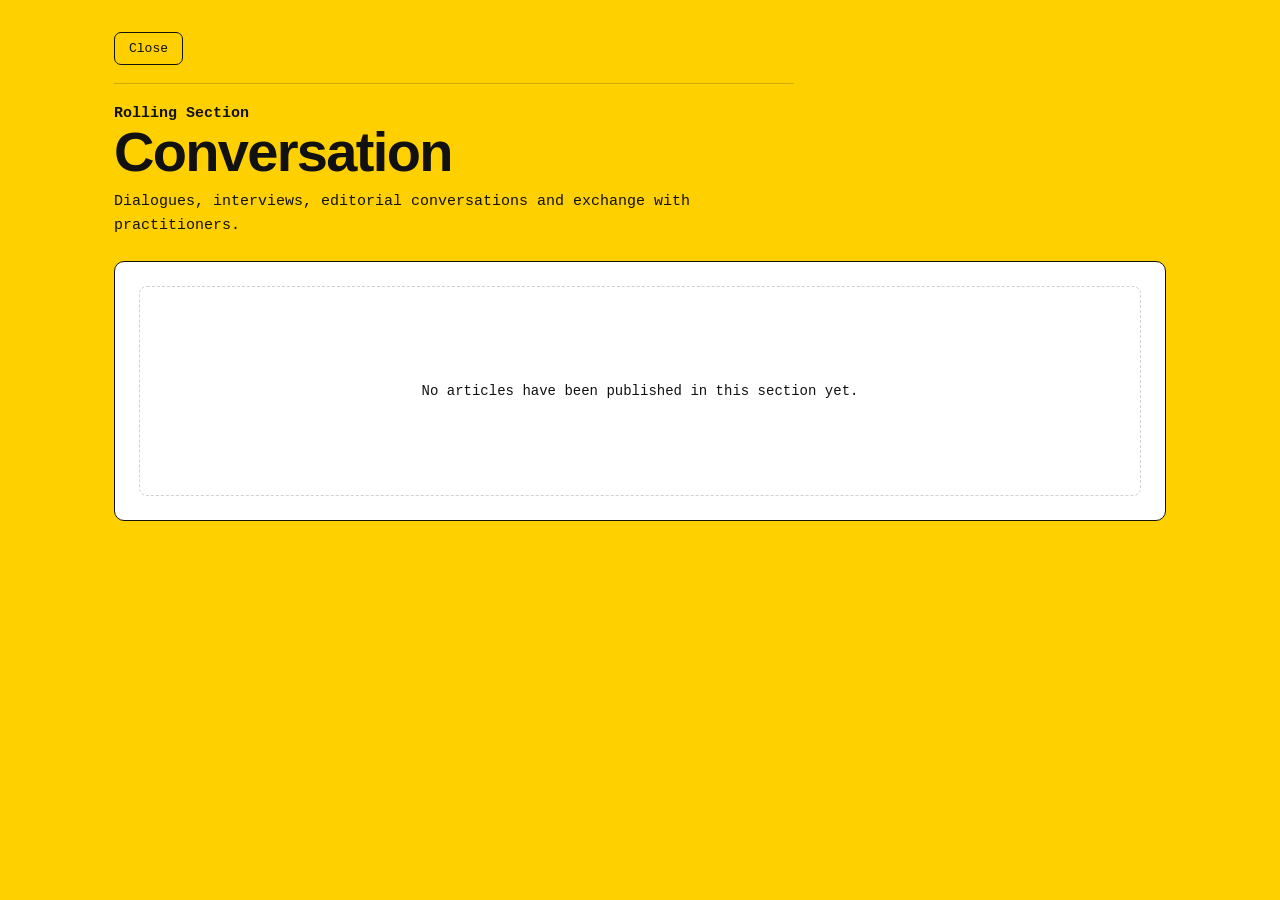
==== conversation.html @ 5402908f "Upload new journal website" ====
<!doctype html>
<html lang="en">
<head>
  <meta charset="utf-8">
  <title>Conversation | Everyday Life</title>
  <meta name="viewport" content="width=device-width, initial-scale=1">
  <link rel="stylesheet" href="assets/style.css">
</head>

<body class="listing-body">

  <main class="listing-page">
    <div class="listing-back">
      <a href="index.html">Close</a>
    </div>

    <header class="listing-header">
      <p class="listing-label">Rolling Section</p>
      <h1>Conversation</h1>
      <p>
        Dialogues, interviews, editorial conversations and exchange with practitioners.
      </p>
    </header>

    <section class="listing-section">
      <div class="listing-empty">
        <p>No articles have been published in this section yet.</p>
      </div>
    </section>
  </main>

</body>
</html>
---- assets/style.css ----
:root {
  --yellow: #ffd000;
  --black: #111111;
  --white: #ffffff;
  --line: rgba(0, 0, 0, 0.18);
  --radius: 12px;
}

/* 全局盒模型，保证 padding 不会额外撑大元素 */
* {
  box-sizing: border-box;
}

html {
  scroll-behavior: smooth;
}

body {
  margin: 0;
  color: var(--black);
  background: var(--yellow);
  font-family: Arial, Helvetica, sans-serif;
}

/* 所有链接的默认样式和 hover 透明效果 */
a {
  color: var(--black);
  transition: opacity 0.2s ease, background-color 0.2s ease;
}

a:hover {
  opacity: 0.55;
}

/* =========================================================
   主页整体背景
   - 控制整屏背景图
   - min-width / min-height 用来保持桌面版固定构图
   ========================================================= */

.homepage {
  position: relative;
  width: 100vw;
  height: 100vh;
  min-width: 1280px;
  min-height: 720px;
  overflow: hidden;
  background-image: url("images/homepage-bg.jpg");
  background-size: cover;
  background-position: center center;
  background-repeat: no-repeat;
}

/* =========================================================
   左侧黄色主卡片
   - width 控制黄色卡片宽度
   - height 控制黄色卡片高度
   - padding 控制内部文字和边缘距离
   - display:flex + margin-top:auto 让底部按钮固定靠下
   ========================================================= */

.home-card {
  position: absolute;
  left: 32px;
  top: 32px;
  width: 570px;
  height: 760px;
  padding: 24px 24px 26px;
  background: var(--yellow);
  border: none;
  outline: none;
  box-shadow: none;
  border-radius: var(--radius);

  display: flex;
  flex-direction: column;
}

/* =========================================================
   顶部品牌标题区域
   - brand-block 控制标题区底部留白和分割线
   ========================================================= */

.brand-block {
  padding-bottom: 38px;
  border-bottom: 1px solid var(--line);
}

/* “Everyday Life” 大标题
   - font-size 控制大小
   - letter-spacing 控制字距
   - scaleX 控制横向压缩/拉伸
   - white-space: nowrap 保证不换行
*/
.brand-block h1 {
  margin: 0;
  font-size: 85px;
  line-height: 0.9;
  letter-spacing: -0.05em;
  font-weight: 900;
  white-space: nowrap;
  display: inline-block;
  transform: scaleX(0.9); /* 横向宽度：越小越窄，例如 0.88；越大越宽，例如 0.95 */
  transform-origin: left top;
}

/* 副标题：International Journal...
   - font-size 控制大小
   - line-height 控制行距
   - letter-spacing 控制字距
*/
.brand-block p {
  margin: 18px 0 0;
  max-width: 520px;
  font-size: 22px;
  line-height: 1.15;
  letter-spacing: -0.05em;
  font-style: italic;
  font-weight: 800;
}

/* =========================================================
   Current Issue / 主入口区域
   ========================================================= */

.feature-block {
  padding: 16px 0 18px;
  border-bottom: 1px solid var(--line);
}

.feature-block a {
  color: var(--black);
  text-decoration: none;
}

/* 小标签：Current Issue */
.small-label {
  margin: 0 0 8px;
  font-family: "Courier New", Courier, monospace;
  font-size: 14px;
}

/* 当前 Issue 主标题
   - font-size 控制标题大小
   - letter-spacing 控制标题字距
   - font-weight 700 + text-shadow 是为了避免 800 太粗、799 太细
*/
.feature-block h2 {
  margin: 0;
  max-width: 540px;
  font-size: 30px;
  line-height: 1.04;
  letter-spacing: 0.03em;
  font-weight: 700;
  text-shadow:
    0.35px 0 0 var(--black),
    -0.35px 0 0 var(--black);
}

/* Issue 日期 / 卷期信息 */
.mono {
  margin: 20px 0 0;
  font-family: "Courier New", Courier, monospace;
  font-size: 14px;
  line-height: 1.6;
}

/* =========================================================
   Field Notes / Conversation 栏目入口
   ========================================================= */

.news-block {
  border-bottom: 1px solid var(--line);
}

/* 每一个栏目行
   - padding 控制上下留白
   - line-height 控制文字行距
   - grid-template-columns 让右侧 V1 I1 靠右
*/
.news-row {
  display: grid;
  grid-template-columns: minmax(0, 1fr) auto;
  gap: 18px;
  padding: 15px 0; /* 想让栏目更松就加大，例如 17px；更紧就改 12px */
  border-bottom: 1px solid var(--line);
  font-family: "Courier New", Courier, monospace;
  font-size: 13.5px;
  line-height: 1.48;
}

.news-row:last-child {
  border-bottom: none;
}

.news-row a {
  display: block;
  color: var(--black);
  text-decoration: none;
}

/* 鼠标经过栏目时的轻微白色背景 */
.news-row:hover {
  background: rgba(255, 255, 255, 0.18);
}

/* Field Notes / Conversation 标题
   - font-size 控制这两个栏目标题大小
*/
.news-row strong {
  display: inline-block;
  margin-bottom: 3px;
  font-size: 16.5px; /* 想再大一点改 17px */
  line-height: 1.15;
  font-weight: 900;
}

/* Rolling section · Current issue 这一行 */
.section-status {
  display: inline-block;
  margin-bottom: 4px;
  font-style: italic;
  opacity: 0.72;
}

/* 右侧 V1 I1 */
.issue-number {
  text-align: right;
  white-space: nowrap;
  font-size: 13px;
  opacity: 0.85;
}

/* =========================================================
   底部三个按钮
   - margin-top:auto 把按钮推到黄卡底部
   ========================================================= */

.home-buttons {
  display: grid;
  grid-template-columns: 1fr 1fr;
  gap: 8px;
  padding-top: 16px;
  margin-top: 20px; /* 关键：把按钮推到底部 */
}

.home-buttons .wide {
  grid-column: 1 / -1;
}

.home-buttons a,
.close-button,
.panel-button {
  display: block;
  padding: 9px 12px;
  border: 1.2px solid var(--black);
  border-radius: 7px;
  color: var(--black);
  background: transparent;
  text-align: center;
  text-decoration: none;
  font-family: "Courier New", Courier, monospace;
  font-size: 13px;
  transition: opacity 0.2s ease, background-color 0.2s ease;
}

/* =========================================================
   右下角 Welcome 卡片
   ========================================================= */

.welcome-card {
  position: absolute;
  right: 32px;
  bottom: 32px;
  width: 340px;
  padding: 18px;
  background: var(--yellow);
  border: none;
  outline: none;
  box-shadow: none;
  border-radius: var(--radius);
  text-align: right;
}

.welcome-card h2 {
  margin: 0 0 14px;
  font-size: 34px;
  line-height: 0.95;
  letter-spacing: -0.055em;
  font-weight: 900;
}

.welcome-card p {
  margin: 0 0 14px;
  font-family: "Courier New", Courier, monospace;
  font-size: 13px;
  line-height: 1.42;
}

.welcome-card .credit {
  font-size: 12px;
}

.welcome-card .contact {
  margin-bottom: 0;
  font-weight: 700;
}

.welcome-card a {
  color: var(--black);
}

/* =========================================================
   左下角 SSG logo
   - width / height 控制外框尺寸
   - border 控制描边；0px 就是无描边
   ========================================================= */

.corner-logo-card {
  position: absolute;
  left: 25px;
  bottom: 15px;
  width: 150px;
  height: 80px;
  padding: 14px;
  background: transparent;
  border: 0px solid var(--yellow); /* 想要黄色描边改成 2px solid var(--yellow) */
  outline: none;
  box-shadow: none;
  border-radius: var(--radius);
  display: flex;
  align-items: center;
  justify-content: center;
  z-index: 5;
  transition: opacity 0.2s ease;
}

.corner-logo-card:hover {
  opacity: 0.55;
}

/* logo 图片本身大小 */
.corner-logo-card img {
  max-width: 88%;
  max-height: 80%;
  object-fit: contain;
  display: block;
}

/* =========================================================
   右侧弹出 panel：About / Editorial Board / Publish With Us
   ========================================================= */

/* 整个白色弹窗本体
   - top / right 控制弹窗距离浏览器边缘的位置
   - width 控制弹窗宽度
   - height 控制弹窗高度
   - padding 控制内容和白框边缘的距离
   - border-radius 控制白框圆角
   - background 控制白框底色
*/
.side-panel {
  display: none;
  position: fixed;
  z-index: 20;

  top: 24px;                         /* 弹窗距离顶部 */
  right: 0px;                        /* 弹窗距离右侧；如果想右边也露背景，改成 24px */
  width: 600px;                      /* 弹窗整体宽度 */
  height: calc(100vh - 48px);        /* 弹窗高度：上下各留 24px */

  padding: 28px 26px;                /* 内容距离白框边缘的距离 */
  background: var(--white);

  border: none;                      /* 去掉外框线 */
  outline: none;
  box-shadow: none;                  /* 不要阴影 */
  border-radius: var(--radius);      /* 四角圆角；数值来自 :root 的 --radius */

  overflow-y: auto;                  /* 内容太长时允许内部滚动 */
}

/* URL 出现 #about-this-journal / #editorial-board 时显示对应 panel */
.side-panel:target {
  display: block;
}

/* 弹窗内部内容区
   - max-width 控制文字区域宽度
   - margin: 0 auto 让内容在白框里居中
*/
.panel-content {
  max-width: 520px;                  /* 正文宽度；想更宽改 540px */
  margin: 0 auto;
}

/* Close 按钮
   - width 控制按钮宽度
   - padding 控制按钮内部空间
   - margin-bottom 控制 Close 和下面分割线/标题的距离
*/
.close-button {
  width: 86px;
  margin-left: auto;
  margin-bottom: 10px;
  padding: 10px 12px;
}

/* 小标题：Editorial Board / About This Journal
   - font-family 控制字体
   - font-size 可以单独加
   - padding-top 控制和上方分割线距离
*/
.panel-title {
  margin: 0;
  padding-top: 16px;
  border-top: 1px solid var(--line);

  font-family: "Courier New", inline-block;  /* 小标题字体 */
  font-size: 16.5px;                                 /* 小标题字号 */
  line-height: 1.3;                                /* 小标题行距 */
  letter-spacing: em;
  width: 111.111%;
  transform: scaleX(0.9);
  transform-origin: left top;
  font-weight: 900;
}

/* 弹窗大标题：Executive Editor / Co-editors
   - font-size 控制大标题大小
   - line-height 控制标题行距
   - letter-spacing 控制字距
   - margin 控制标题上下距离
*/
.panel-content h2 {
  margin: 28px 0 22px;              /* 上 28px，右 0，下 22px，左 0 */
  font-size: 30px;                  /* 大标题大小；现在比之前 44px 稍小 */
  line-height: 1;                   /* 标题行距 */
  letter-spacing: -0.005em;         /* 字距；负数越大越挤 */
  transform: scaleX(0.85);
  transform-origin: left top;
  font-weight: 900;
}

/* 弹窗正文文字
   - 这里控制机构、Areas、Contact 等正文
   - font-family 是正文用 Courier 的原因
   - font-size 控制正文大小
   - line-height 控制正文行距
*/
.panel-content p {
  margin: 0 0 20px;                 /* 每段之间的距离 */
  font-family: "Courier New", Courier, monospace;
  font-size: 15px;                /* 正文字号；想小一点改 15px */
  line-height: 1.5;                 /* 正文行距；想松一点改 1.6 */
  letter-spacing: -0.03em;
}

/* 弹窗内所有链接的基础样式
   - 默认不加下划线，避免 ORCID 名字和 Contact 混在一起
*/
.panel-content a {
  color: var(--black);
  text-decoration: none;
  text-underline-offset: 0.18em;
}

/* Contact 链接
   - 所有 mailto 邮箱链接都显示下划线
   - 也就是 Contact ↗ 会有横线
*/
.panel-content a[href^="mailto:"] {
  text-decoration: underline;
}

/* ORCID / 姓名链接
   - 例如 Sinan Wang 链接到 ORCID
   - 不显示下划线
*/
.editorial-member strong:first-child a {
  text-decoration: none;
}

/* ORCID / 姓名链接 hover
   - 鼠标移上去只变透明，不加横线
*/
.editorial-member strong:first-child a:hover {
  text-decoration: none;
  opacity: 0.55;
}

/* 弹窗内横线，例如 Executive Editor 和 Co-editors 之间 */
.panel-content hr {
  border: none;
  border-top: 1px solid var(--line);
  margin: 24px 0;                   /* 横线上下距离 */
}

/* 弹窗里的大按钮，例如 Read Current Call */
.panel-button {
  width: 100%;
  margin-top: 12px;
}

/* =========================================================
   Editorial Board 成员列表
   ========================================================= */

/* 每个编辑成员之间的距离
   - 数值越大，每个人之间越松
*/
.editorial-member {
  margin-bottom: 28px;
}

/* 每个成员信息段落底部不要再额外加 margin */
.editorial-member p {
  margin-bottom: 0;
}

/* 成员姓名
   - 这里控制 Sinan Wang / Dr. Fangjie Guo / Houwei Fu 等姓名
   - display: inline-block 让 margin-bottom 生效
*/
.editorial-member strong:first-child {
  display: inline-block;
  margin-bottom: 4px;

  font-size: 16px;                  /* 姓名字号 */
  line-height: 1.25;
  font-weight: 700;
}

/* 如果姓名里面是链接，例如 Sinan Wang 链到 ORCID
   - 姓名链接不显示下划线
   - Contact 链接单独用 mailto 规则显示下划线
*/
.editorial-member strong:first-child a {
  color: var(--black);
  text-decoration: none !important;
  border-bottom: none !important;
}

/* 鼠标移到姓名 / ORCID 链接上：只变透明，不出现下划线 */
.editorial-member strong:first-child a:hover {
  text-decoration: none !important;
  border-bottom: none !important;
  opacity: 0.55;
}


/* Areas 这个粗体标签
   - 不要误伤第一个姓名，所以用 p strong:not(:first-child)
*/
.editorial-member p strong:not(:first-child) {
  font-weight: 700;
}

/* =========================================================
   小屏幕处理
   - 保持桌面构图，不重新排版，只允许横向滚动
   ========================================================= */

@media (max-width: 1279px) {
  .homepage {
    overflow-x: auto;
  }
}



/* =========================================================
   Submission Guidelines 独立页面整体样式
   ========================================================= */

/* 页面最外层容器
   - max-width 控制正文最大宽度
   - margin 控制页面居中
   - padding 控制页面四周留白
*/
.submission-page {
  max-width: 980px;
  margin: 0 auto;
  padding: 32px 24px 56px;
}

/* 顶部返回区域
   - margin-bottom 控制它和标题区之间的距离
*/
.submission-back {
  margin-bottom: 18px;
}

/* Close / 返回首页按钮
   - display 让按钮可以设置宽高和内边距
   - border 控制黑色描边
   - border-radius 控制圆角
*/
.submission-back a {
  display: inline-block;
  padding: 8px 14px;
  border: 1.2px solid var(--black);
  border-radius: 7px;
  color: var(--black);
  background: transparent;
  text-decoration: none;
  font-family: "Courier New", Courier, monospace;
  font-size: 13px;
}

/* 页面小标题：Submission Guideline
   - border-top 控制顶部横线
   - padding-top 控制横线和文字距离
*/
.submission-label {
  margin: 0 0 26px;
  padding-top: 18px;
  border-top: 1px solid var(--line);
  font-family: "Courier New", Courier, monospace;
  font-size: 16.5px;
  line-height: 1.3;
  font-weight: 900;
}

/* 页面主标题
   - font-size 控制大标题大小
   - line-height 控制标题行距
*/
.submission-header h1 {
  margin: 0 0 28px;
  font-size: 42px;
  line-height: 1.05;
  font-weight: 900;
  letter-spacing: -0.02em;
}

/* 每个白色内容区块
   - padding 控制区块内部留白
   - margin-bottom 控制区块之间距离
   - border 控制黑色边框
*/
.submission-section {
  padding: 24px 28px;
  margin-bottom: 18px;
  background: var(--white);
  border: 1.5px solid var(--black);
  border-radius: 10px;
}

/* 区块标题，例如 Submission Checklist
   - text-transform 控制是否大写
*/
.submission-section h2 {
  margin: 0 0 16px;
  font-family: Georgia, "Times New Roman", serif;
  font-size: 28px;
  line-height: 1.15;
  font-weight: 700;
  text-transform: uppercase;
}

/* 小标题，例如 1. Title Page */
.submission-section h3 {
  margin: 24px 0 8px;
  font-size: 18px;
  line-height: 1.25;
  font-weight: 900;
}

/* 正文、列表文字
   - font-size 控制正文大小
   - line-height 控制正文行距
*/
.submission-section p,
.submission-section li {
  font-size: 15.5px;
  line-height: 1.65;
}

/* 正文段落间距 */
.submission-section p {
  margin: 0 0 14px;
}

/* 列表整体缩进和上下距离 */
.submission-section ul {
  margin: 8px 0 18px;
  padding-left: 22px;
}

/* 每条列表之间的距离 */
.submission-section li {
  margin: 5px 0;
}

/* 期刊信息表格区域 */
.submission-meta {
  margin: 0;
}

/* 每一行期刊信息
   - grid-template-columns 控制左侧标签和右侧内容宽度
*/
.submission-meta div {
  display: grid;
  grid-template-columns: 240px minmax(0, 1fr);
  gap: 18px;
  padding: 10px 0;
  border-top: 1px solid var(--line);
}

/* 第一行不需要上边线 */
.submission-meta div:first-child {
  border-top: none;
}

/* 左侧标签文字，例如 Title / Publisher */
.submission-meta dt {
  font-weight: 900;
}

/* 右侧说明文字 */
.submission-meta dd {
  margin: 0;
}

/* 邮箱链接和下载按钮 */
.submission-button {
  display: inline-block;
  padding: 10px 14px;
  border: 1.5px solid var(--black);
  border-radius: 7px;
  color: var(--black);
  text-decoration: none;
  font-family: "Courier New", Courier, monospace;
  font-size: 13px;
}

/* 手机窄屏适配
   - 信息表格从左右两列变成上下排列
*/
@media (max-width: 760px) {
  .submission-page {
    padding: 24px 16px 44px;
  }

  .submission-meta div {
    grid-template-columns: 1fr;
    gap: 2px;
  }

  .submission-section {
    padding: 18px;
  }

  .submission-header h1 {
    font-size: 32px;
  }
}


/* =========================================================
   Field Notes / Conversation 独立列表页
   ========================================================= */

/* 整个列表页面
   - max-width 控制页面最大宽度
   - margin 控制页面居中
   - padding 控制页面四周留白
*/
.listing-page {
  max-width: 1100px;
  margin: 0 auto;
  padding: 32px 24px 56px;
}

/* 顶部 Close 返回按钮区域
   - margin-bottom 控制按钮和标题之间的距离
*/
.listing-back {
  margin-bottom: 18px;
}

/* Close 按钮样式 */
.listing-back a {
  display: inline-block;
  padding: 8px 14px;
  border: 1.2px solid var(--black);
  border-radius: 7px;
  color: var(--black);
  background: transparent;
  text-decoration: none;
  font-family: "Courier New", Courier, monospace;
  font-size: 13px;
}

/* 页面顶部标题区域
   - margin-bottom 控制标题区和文章列表之间的距离
*/
.listing-header {
  margin-bottom: 24px;
}

/* 小标签：Rolling Section */
.listing-label {
  margin: 0 0 20px;
  padding-top: 18px;
  border-top: 1px solid var(--line);
  font-family: "Courier New", Courier, monospace;
  font-size: 16.5px;
  line-height: 1.3;
  font-weight: 900;
}

/* 页面大标题：Field Notes / Conversation */
.listing-header h1 {
  margin: 0 0 12px;
  font-size: 56px;
  line-height: 0.95;
  letter-spacing: -0.03em;
  font-weight: 900;
}

/* 页面介绍文字 */
.listing-header p {
  max-width: 680px;
  margin: 0;
  font-family: "Courier New", Courier, monospace;
  font-size: 15px;
  line-height: 1.55;
}

/* 文章列表外框
   - 以后有文章时，每篇文章可以放在这里面
*/
.listing-section {
  min-height: 260px;
  padding: 24px;
  background: var(--white);
  border: 1.5px solid var(--black);
  border-radius: 10px;
}

/* 暂无文章提示 */
.listing-empty {
  min-height: 210px;
  display: flex;
  align-items: center;
  justify-content: center;
  text-align: center;
  border: 1px dashed var(--line);
  border-radius: 8px;
}

/* 暂无文章文字 */
.listing-empty p {
  margin: 0;
  font-family: "Courier New", Courier, monospace;
  font-size: 14px;
}

/* 手机屏幕适配 */
@media (max-width: 760px) {
  .listing-page {
    padding: 24px 16px 44px;
  }

  .listing-header h1 {
    font-size: 40px;
  }

  .listing-section {
    padding: 18px;
  }
}

/* =========================================================
   Issue 独立页面：当前期刊大厅
   ========================================================= */

/* 整个 issue 页面
   - max-width 控制页面最大宽度
   - margin 控制页面居中
   - padding 控制页面四周留白
*/
.issue-page {
  max-width: 1180px;
  margin: 0 auto;
  padding: 32px 24px 56px;
}

/* 顶部 Close 返回按钮区域
   - margin-bottom 控制按钮和封面区之间距离
*/
.issue-back {
  margin-bottom: 18px;
}

/* Close 按钮样式 */
.issue-back a {
  display: inline-block;
  padding: 8px 14px;
  border: 1.2px solid var(--black);
  border-radius: 7px;
  color: var(--black);
  background: transparent;
  text-decoration: none;
  font-family: "Courier New", Courier, monospace;
  font-size: 13px;
}

/* 顶部 issue 信息区
   - grid-template-columns 控制左侧封面和右侧标题宽度
   - gap 控制封面和文字之间距离
*/
.issue-header {
  display: grid;
  grid-template-columns: 320px minmax(0, 1fr);
  gap: 28px;
  align-items: stretch;
  margin-bottom: 24px;
}

/* 封面外层
   - 以后正式封面图片可以放在这里
*/
.issue-cover {
  min-height: 430px;
}

/* 封面占位框
   - background 控制封面底色
   - border 控制封面边框
*/
.issue-cover-placeholder {
  width: 100%;
  height: 100%;
  min-height: 430px;
  display: flex;
  align-items: center;
  justify-content: center;
  background: var(--white);
  border: 1.5px solid var(--black);
  border-radius: 10px;
}

/* 封面占位文字 */
.issue-cover-placeholder span {
  font-family: "Courier New", Courier, monospace;
  font-size: 14px;
}

/* 右侧标题信息白色区块 */
.issue-header-text {
  padding: 28px 32px;
  background: var(--white);
  border: 1.5px solid var(--black);
  border-radius: 10px;
}

/* 小标签：Current Issue */
.issue-label {
  margin: 0 0 22px;
  padding-top: 18px;
  border-top: 1px solid var(--line);
  font-family: "Courier New", Courier, monospace;
  font-size: 16.5px;
  line-height: 1.3;
  font-weight: 900;
}

/* Issue 主标题 */
.issue-header h1 {
  margin: 0 0 28px;
  font-size: 54px;
  line-height: 0.98;
  letter-spacing: -0.03em;
  font-weight: 900;
}

/* Volume / Issue / 发布时间 */
.issue-meta {
  margin: 0;
  font-family: "Courier New", Courier, monospace;
  font-size: 15px;
  line-height: 1.6;
}

/* 每个栏目区块
   - margin-bottom 控制栏目之间距离
*/
.issue-section {
  padding: 24px 28px;
  margin-bottom: 18px;
  background: var(--white);
  border: 1.5px solid var(--black);
  border-radius: 10px;
}

/* 栏目标题：Research Articles 等 */
.issue-section h2 {
  margin: 0 0 18px;
  font-family: Georgia, "Times New Roman", serif;
  font-size: 28px;
  line-height: 1.15;
  font-weight: 700;
  text-transform: uppercase;
}

/* 暂无文章区域 */
.issue-empty {
  min-height: 120px;
  display: flex;
  align-items: center;
  justify-content: center;
  text-align: center;
  border: 1px dashed var(--line);
  border-radius: 8px;
}

/* 暂无文章文字 */
.issue-empty p {
  margin: 0;
  font-family: "Courier New", Courier, monospace;
  font-size: 14px;
}

/* 手机屏幕适配 */
@media (max-width: 820px) {
  .issue-page {
    padding: 24px 16px 44px;
  }

  .issue-header {
    grid-template-columns: 1fr;
  }

  .issue-header h1 {
    font-size: 38px;
  }

  .issue-cover,
  .issue-cover-placeholder {
    min-height: 360px;
  }

  .issue-header-text,
  .issue-section {
    padding: 20px;
  }
}
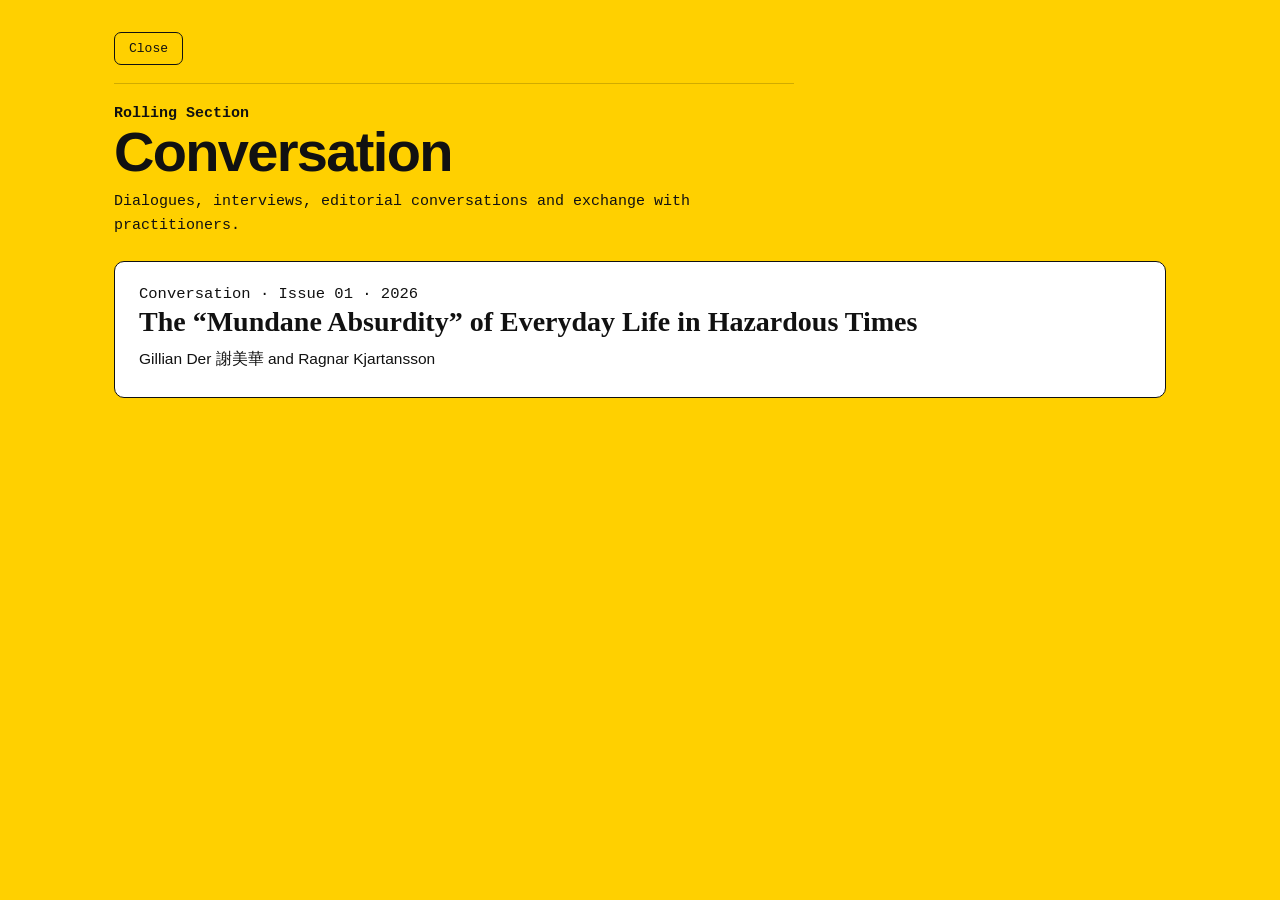
==== commit 0ed5ac1c: "update update" ====
--- a/conversation.html
+++ b/conversation.html
@@ -23,9 +23,15 @@
     </header>
 
     <section class="listing-section">
-      <div class="listing-empty">
-        <p>No articles have been published in this section yet.</p>
-      </div>
+      <article class="listing-article">
+        <p class="listing-article-meta">Conversation · Issue 01 · 2026</p>
+        <h2>
+          <a href="https://articles.everydaylifejournal.uk/articles/conversation/the-mundane-absurdity-of-everyday-life-in-hazardous-times/">
+            The “Mundane Absurdity” of Everyday Life in Hazardous Times
+          </a>
+        </h2>
+        <p>Gillian Der 謝美華 and Ragnar Kjartansson</p>
+      </article>
     </section>
   </main>
 
--- a/assets/style.css
+++ b/assets/style.css
@@ -626,6 +626,17 @@
    - font-size 控制大标题大小
    - line-height 控制标题行距
 */
+.submission-cover-slot {
+  display: block;
+  width: min(260px, 72vw);
+  aspect-ratio: 3 / 4;
+  margin: 0 0 28px;
+  background: var(--white);
+  border: 1.5px solid var(--black);
+  border-radius: 8px;
+  object-fit: cover;
+}
+
 .submission-header h1 {
   margin: 0 0 28px;
   font-size: 42px;
@@ -756,6 +767,10 @@
   .submission-header h1 {
     font-size: 32px;
   }
+
+  .submission-cover-slot {
+    width: min(220px, 74vw);
+  }
 }
 
 
@@ -834,8 +849,7 @@
    - 以后有文章时，每篇文章可以放在这里面
 */
 .listing-section {
-  min-height: 260px;
-  padding: 24px;
+  padding: 20px 24px;
   background: var(--white);
   border: 1.5px solid var(--black);
   border-radius: 10px;
@@ -859,6 +873,44 @@
   font-size: 14px;
 }
 
+.listing-article {
+  padding: 0 0 6px;
+  border-bottom: 1px solid var(--line);
+}
+
+.listing-article:last-child {
+  border-bottom: none;
+}
+
+.listing-article-meta {
+  margin: 0 0 8px;
+  font-family: "Courier New", Courier, monospace;
+  font-size: 13px;
+}
+
+.listing-article h2 {
+  margin: 0 0 10px;
+  font-family: Georgia, "Times New Roman", serif;
+  font-size: 28px;
+  line-height: 1.12;
+}
+
+.listing-article h2 a {
+  color: var(--black);
+  text-decoration: none;
+}
+
+.listing-article h2 a:hover {
+  text-decoration: underline;
+  text-underline-offset: 0.12em;
+}
+
+.listing-article p {
+  margin: 0;
+  font-size: 15.5px;
+  line-height: 1.55;
+}
+
 /* 手机屏幕适配 */
 @media (max-width: 760px) {
   .listing-page {
@@ -926,6 +978,17 @@
 */
 .issue-cover {
   min-height: 430px;
+}
+
+.issue-cover img {
+  width: 100%;
+  height: 100%;
+  min-height: 430px;
+  display: block;
+  object-fit: cover;
+  background: var(--white);
+  border: 1.5px solid var(--black);
+  border-radius: 10px;
 }
 
 /* 封面占位框
@@ -1025,6 +1088,44 @@
   font-size: 14px;
 }
 
+.issue-article {
+  padding: 0 0 18px;
+  border-bottom: 1px solid var(--line);
+}
+
+.issue-article:last-child {
+  border-bottom: none;
+}
+
+.issue-article-meta {
+  margin: 0 0 8px;
+  font-family: "Courier New", Courier, monospace;
+  font-size: 13px;
+}
+
+.issue-article h3 {
+  margin: 0 0 10px;
+  font-family: Georgia, "Times New Roman", serif;
+  font-size: 24px;
+  line-height: 1.16;
+}
+
+.issue-article h3 a {
+  color: var(--black);
+  text-decoration: none;
+}
+
+.issue-article h3 a:hover {
+  text-decoration: underline;
+  text-underline-offset: 0.12em;
+}
+
+.issue-article p {
+  margin: 0;
+  font-size: 15.5px;
+  line-height: 1.55;
+}
+
 /* 手机屏幕适配 */
 @media (max-width: 820px) {
   .issue-page {
@@ -1048,4 +1149,4 @@
   .issue-section {
     padding: 20px;
   }
-}+}
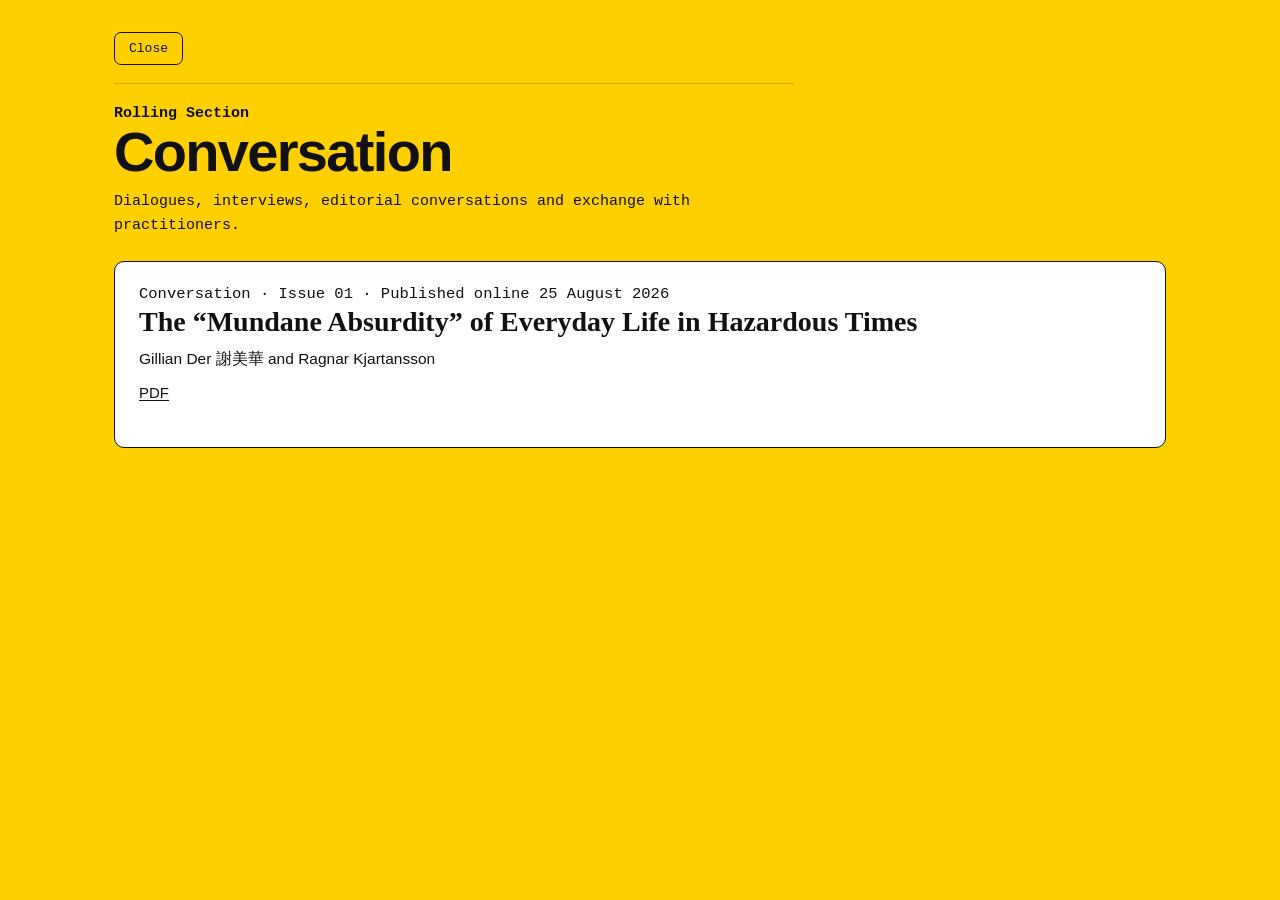
==== commit 23c4f788: "update" ====
--- a/conversation.html
+++ b/conversation.html
@@ -4,7 +4,8 @@
   <meta charset="utf-8">
   <title>Conversation | Everyday Life</title>
   <meta name="viewport" content="width=device-width, initial-scale=1">
-  <link rel="stylesheet" href="assets/style.css">
+  <link rel="icon" type="image/png" href="assets/images/favicon.png">
+  <link rel="stylesheet" href="assets/style.css?v=5">
 </head>
 
 <body class="listing-body">
@@ -24,13 +25,16 @@
 
     <section class="listing-section">
       <article class="listing-article">
-        <p class="listing-article-meta">Conversation · Issue 01 · 2026</p>
+        <p class="listing-article-meta">Conversation · Issue 01 · Published online 25 August 2026</p>
         <h2>
           <a href="https://articles.everydaylifejournal.uk/articles/conversation/the-mundane-absurdity-of-everyday-life-in-hazardous-times/">
             The “Mundane Absurdity” of Everyday Life in Hazardous Times
           </a>
         </h2>
         <p>Gillian Der 謝美華 and Ragnar Kjartansson</p>
+        <p class="listing-article-links">
+          <a href="https://pub-e28cc21c0a86492cafc046925f50cc93.r2.dev/Conversation_2026-01/PDF/Conversation_2026_01_EeverydayLife.pdf">PDF</a>
+        </p>
       </article>
     </section>
   </main>
--- a/assets/style.css
+++ b/assets/style.css
@@ -74,6 +74,7 @@
 
   display: flex;
   flex-direction: column;
+  transform-origin: left top;
 }
 
 /* =========================================================
@@ -280,6 +281,7 @@
   box-shadow: none;
   border-radius: var(--radius);
   text-align: right;
+  transform-origin: right bottom;
 }
 
 .welcome-card h2 {
@@ -333,6 +335,7 @@
   justify-content: center;
   z-index: 5;
   transition: opacity 0.2s ease;
+  transform-origin: left bottom;
 }
 
 .corner-logo-card:hover {
@@ -416,10 +419,10 @@
   padding-top: 16px;
   border-top: 1px solid var(--line);
 
-  font-family: "Courier New", inline-block;  /* 小标题字体 */
+  font-family: "Courier New", Courier, monospace;  /* 小标题字体 */
   font-size: 16.5px;                                 /* 小标题字号 */
   line-height: 1.3;                                /* 小标题行距 */
-  letter-spacing: em;
+  letter-spacing: 0;
   width: 111.111%;
   transform: scaleX(0.9);
   transform-origin: left top;
@@ -557,13 +560,193 @@
 }
 
 /* =========================================================
-   小屏幕处理
-   - 保持桌面构图，不重新排版，只允许横向滚动
+   中小屏幕处理
    ========================================================= */
 
-@media (max-width: 1279px) {
+@media (min-width: 821px) and (max-height: 860px) {
+  .home-card,
+  .welcome-card,
+  .corner-logo-card {
+    transform: scale(0.88);
+  }
+}
+
+@media (min-width: 821px) and (max-height: 760px) {
+  .home-card,
+  .welcome-card,
+  .corner-logo-card {
+    transform: scale(0.78);
+  }
+}
+
+@media (min-width: 821px) and (max-height: 680px) {
+  .home-card,
+  .welcome-card,
+  .corner-logo-card {
+    transform: scale(0.68);
+  }
+}
+
+@media (max-width: 1279px) and (min-width: 821px) {
   .homepage {
-    overflow-x: auto;
+    min-width: 0;
+    min-height: 0;
+    overflow-x: hidden;
+  }
+
+  .home-card {
+    left: 24px;
+    top: 24px;
+    width: min(570px, calc(100vw - 48px));
+    height: auto;
+    min-height: 0;
+    transform: none;
+  }
+
+  .welcome-card {
+    right: 24px;
+    bottom: 24px;
+    width: min(340px, calc(100vw - 48px));
+    transform: none;
+  }
+
+  .corner-logo-card {
+    transform: none;
+  }
+}
+
+@media (max-width: 820px) {
+  html,
+  body {
+    overflow-x: hidden;
+  }
+
+  .homepage {
+    width: 100%;
+    min-width: 0;
+    height: auto;
+    min-height: 100svh;
+    overflow: visible;
+    padding: 16px 14px 28px;
+    background-size: 100% auto;
+    background-position: center top;
+    background-repeat: repeat-y;
+  }
+
+  .home-card,
+  .welcome-card,
+  .corner-logo-card {
+    position: relative;
+    left: auto;
+    right: auto;
+    top: auto;
+    bottom: auto;
+  }
+
+  .home-card {
+    width: 100%;
+    height: auto;
+    min-height: 0;
+    padding: 18px 18px 20px;
+    border-radius: 10px;
+  }
+
+  .brand-block {
+    padding-bottom: 24px;
+  }
+
+  .brand-block h1 {
+    font-size: clamp(44px, 18vw, 74px);
+    max-width: 100%;
+    transform: none;
+    white-space: normal;
+    letter-spacing: -0.06em;
+  }
+
+  .brand-block p {
+    margin-top: 12px;
+    font-size: clamp(16px, 5vw, 22px);
+    max-width: 100%;
+  }
+
+  .feature-block {
+    padding: 14px 0 16px;
+  }
+
+  .feature-block h2 {
+    font-size: clamp(24px, 7.5vw, 32px);
+    max-width: 100%;
+  }
+
+  .mono {
+    margin-top: 14px;
+  }
+
+  .news-row {
+    gap: 10px;
+    padding: 13px 0;
+    font-size: 12.5px;
+  }
+
+  .news-row strong {
+    font-size: 15.5px;
+  }
+
+  .issue-number {
+    font-size: 12px;
+  }
+
+  .home-buttons {
+    grid-template-columns: 1fr;
+    margin-top: 16px;
+  }
+
+  .welcome-card {
+    width: min(100%, 420px);
+    margin: 18px 0 0 auto;
+    padding: 16px;
+    text-align: right;
+    border-radius: 10px;
+  }
+
+  .welcome-card h2 {
+    font-size: 32px;
+  }
+
+  .corner-logo-card {
+    width: 118px;
+    height: 64px;
+    margin: 16px 0 0;
+    padding: 8px 0;
+  }
+
+  .side-panel {
+    top: 12px;
+    right: 12px;
+    left: 12px;
+    width: auto;
+    height: calc(100svh - 24px);
+    padding: 20px 18px 28px;
+    border-radius: 10px;
+  }
+
+  .panel-content {
+    max-width: none;
+  }
+
+  .panel-content h2 {
+    transform: none;
+    font-size: 28px;
+  }
+
+  .panel-title {
+    width: auto;
+    transform: none;
+  }
+
+  .panel-content p {
+    font-size: 14px;
+    letter-spacing: 0;
   }
 }
 
@@ -634,7 +817,8 @@
   background: var(--white);
   border: 1.5px solid var(--black);
   border-radius: 8px;
-  object-fit: cover;
+  object-fit: contain;
+  object-position: center center;
 }
 
 .submission-header h1 {
@@ -735,6 +919,40 @@
   margin: 0;
 }
 
+.journal-statistics {
+  width: 100%;
+  border-collapse: collapse;
+  font-size: 15.5px;
+  line-height: 1.45;
+}
+
+.journal-statistics tr {
+  border-top: 1px solid var(--line);
+}
+
+.journal-statistics tr:first-child {
+  border-top: none;
+}
+
+.journal-statistics th,
+.journal-statistics td {
+  padding: 12px 0;
+  vertical-align: top;
+  text-align: left;
+}
+
+.journal-statistics th {
+  width: 70%;
+  padding-right: 18px;
+  font-weight: 900;
+}
+
+.journal-statistics td {
+  width: 30%;
+  font-weight: 900;
+  white-space: nowrap;
+}
+
 /* 邮箱链接和下载按钮 */
 .submission-button {
   display: inline-block;
@@ -770,6 +988,17 @@
 
   .submission-cover-slot {
     width: min(220px, 74vw);
+  }
+
+  .journal-statistics th,
+  .journal-statistics td {
+    display: block;
+    width: 100%;
+    padding: 8px 0 0;
+  }
+
+  .journal-statistics td {
+    padding: 2px 0 8px;
   }
 }
 
@@ -874,11 +1103,13 @@
 }
 
 .listing-article {
-  padding: 0 0 6px;
+  padding: 0 0 22px;
+  margin-bottom: 22px;
   border-bottom: 1px solid var(--line);
 }
 
 .listing-article:last-child {
+  margin-bottom: 0;
   border-bottom: none;
 }
 
@@ -909,6 +1140,17 @@
   margin: 0;
   font-size: 15.5px;
   line-height: 1.55;
+}
+
+.listing-article-links {
+  margin-top: 10px !important;
+  font-size: 15px !important;
+}
+
+.listing-article-links a {
+  color: var(--black);
+  text-decoration: underline;
+  text-underline-offset: 0.14em;
 }
 
 /* 手机屏幕适配 */
@@ -1126,6 +1368,17 @@
   line-height: 1.55;
 }
 
+.issue-article-links {
+  margin-top: 10px !important;
+  font-size: 15px !important;
+}
+
+.issue-article-links a {
+  color: var(--black);
+  text-decoration: underline;
+  text-underline-offset: 0.14em;
+}
+
 /* 手机屏幕适配 */
 @media (max-width: 820px) {
   .issue-page {
